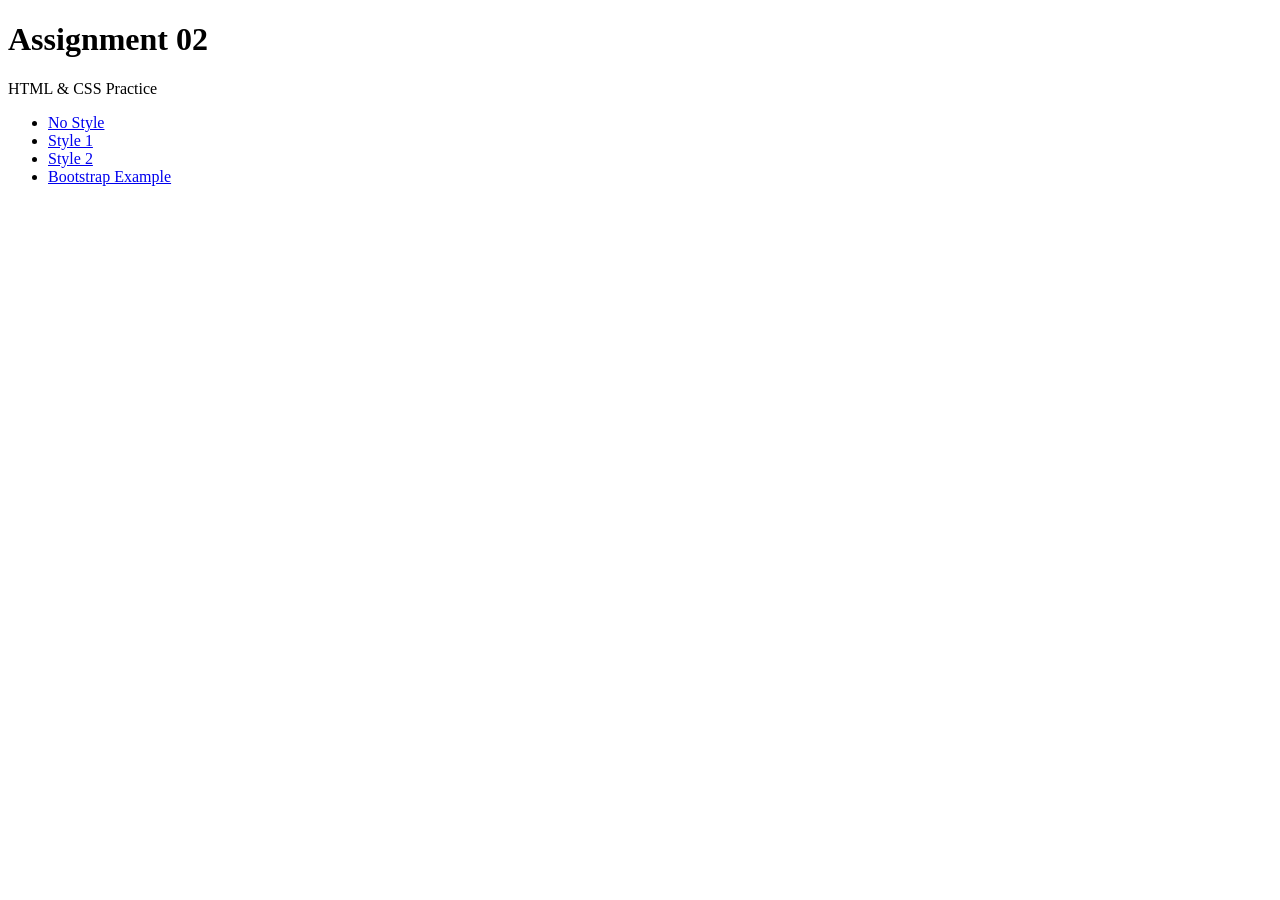
==== index.html @ 8c7b14aa "chore: import assignment 02 as starting point" ====
<!DOCTYPE html>
<html lang="ko">
<head>
  <meta charset="UTF-8">
  <meta name="viewport" content="width=device-width, initial-scale=1.0">
  <title>Assignment 02</title>
</head>

<body>

  <h1>Assignment 02</h1>
  <p>HTML & CSS Practice</p>

  <ul>
    <li><a href="nostyle.html">No Style</a></li>
    <li><a href="style1.html">Style 1</a></li>
    <li><a href="style2.html">Style 2</a></li>
    <li><a href="bootstrap_ex.html">Bootstrap Example</a></li>
  </ul>

</body>
</html>
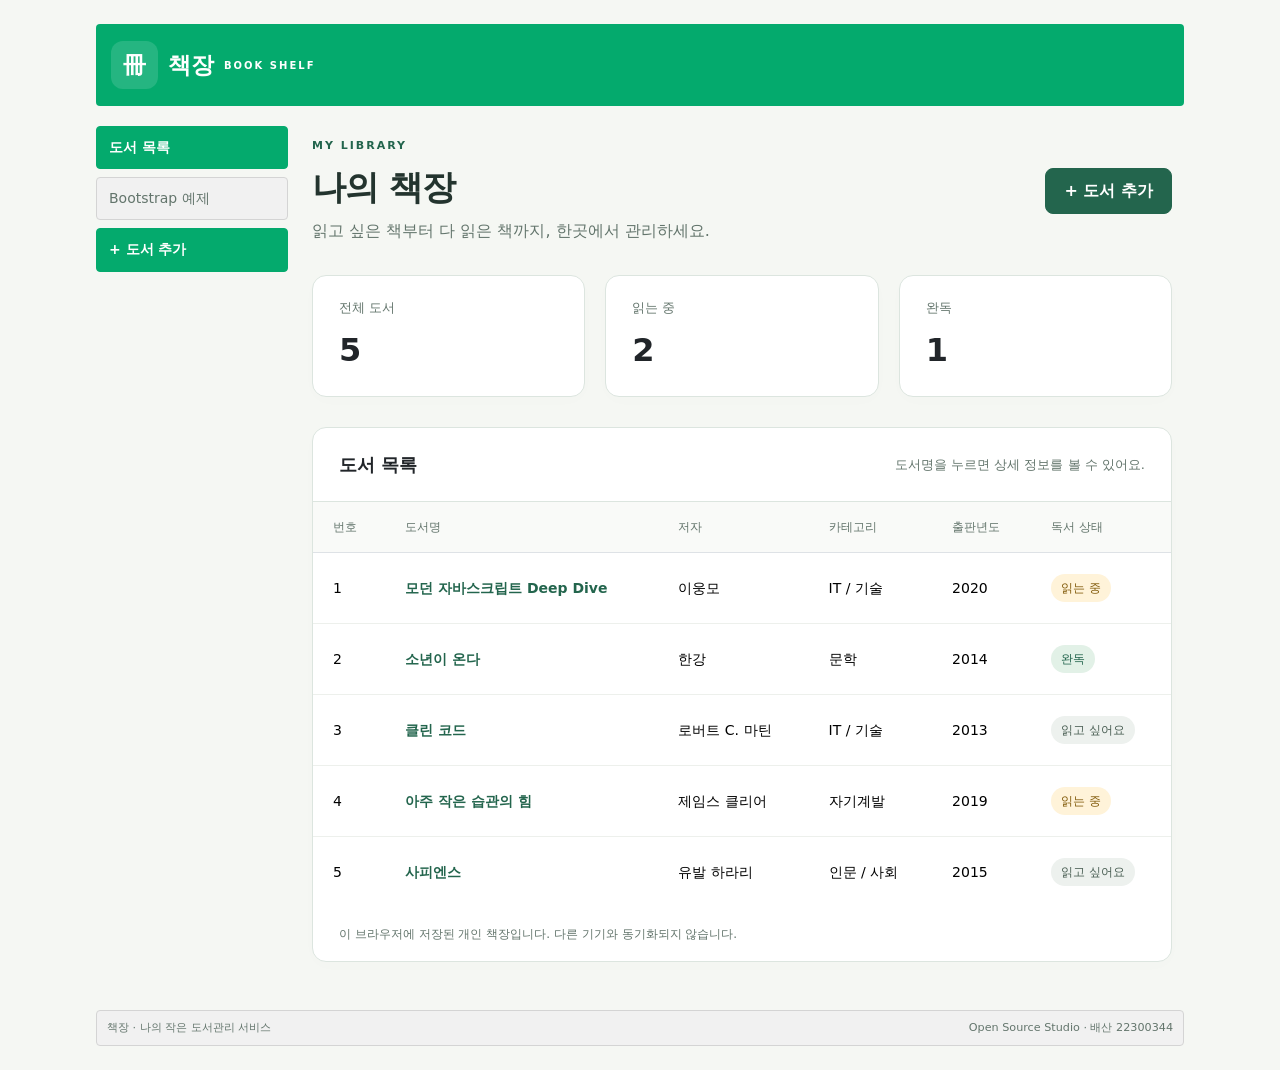
==== commit bb4b421b: "feat: extend assignment 02 into responsive CRUD pages" ====
--- a/index.html
+++ b/index.html
@@ -2,21 +2,21 @@
 <html lang="ko">
 <head>
   <meta charset="UTF-8">
-  <meta name="viewport" content="width=device-width, initial-scale=1.0">
-  <title>Assignment 02</title>
+  <meta name="viewport" content="width=device-width, initial-scale=1">
+  <title>도서 목록 | 책장</title>
+  <link href="https://cdn.jsdelivr.net/npm/bootstrap@5.3.8/dist/css/bootstrap.min.css" rel="stylesheet" integrity="sha384-sRIl4kxILFvY47J16cr9ZwB07vP4J8+LH7qKQnuqkuIAvNWLzeN8tE5YBujZqJLB" crossorigin="anonymous">
+  <link rel="stylesheet" href="my.css">
+  <script src="js/app.js" defer></script>
 </head>
-
-<body>
-
-  <h1>Assignment 02</h1>
-  <p>HTML & CSS Practice</p>
-
-  <ul>
-    <li><a href="nostyle.html">No Style</a></li>
-    <li><a href="style1.html">Style 1</a></li>
-    <li><a href="style2.html">Style 2</a></li>
-    <li><a href="bootstrap_ex.html">Bootstrap Example</a></li>
-  </ul>
-
+<body data-page="list">
+  <a class="skip-link" href="#main">본문으로 이동</a>
+  <header class="site-header"><nav class="container nav-layout" aria-label="주 메뉴">
+    <a class="brand" href="index.html"><span class="brand-icon" aria-hidden="true">冊</span> 책장 <small>BOOK SHELF</small></a>
+    <div class="nav-links"><a href="index.html" aria-current="page">도서 목록</a><a href="example.html" >Bootstrap 예제</a><a class="btn btn-primary" href="add.html">+ 도서 추가</a></div>
+  </nav></header>
+  <main id="main" class="container main-layout"><div class="page-heading"><div><p class="eyebrow">MY LIBRARY</p><h1>나의 책장</h1><p class="muted">읽고 싶은 책부터 다 읽은 책까지, 한곳에서 관리하세요.</p></div><a class="btn btn-primary" href="add.html">+ 도서 추가</a></div>
+<section class="stats-grid" aria-label="도서 통계"><div class="card stat"><span>전체 도서</span><strong id="total-count">0</strong></div><div class="card stat"><span>읽는 중</span><strong id="reading-count">0</strong></div><div class="card stat"><span>완독</span><strong id="done-count">0</strong></div></section>
+<section class="card library-card" aria-labelledby="list-title"><div class="card-heading"><h2 id="list-title">도서 목록</h2><span class="muted">도서명을 누르면 상세 정보를 볼 수 있어요.</span></div><div class="table-responsive"><table class="table book-table"><caption class="visually-hidden">등록된 도서의 번호, 도서명, 저자, 카테고리, 출판년도, 독서 상태</caption><thead><tr><th scope="col">번호</th><th scope="col">도서명</th><th scope="col">저자</th><th scope="col">카테고리</th><th scope="col">출판년도</th><th scope="col">독서 상태</th></tr></thead><tbody id="book-list"></tbody></table></div><p class="storage-note">이 브라우저에 저장된 개인 책장입니다. 다른 기기와 동기화되지 않습니다.</p></section></main>
+  <footer class="container site-footer"><span>책장 · 나의 작은 도서관리 서비스</span><span>Open Source Studio · 배산 22300344</span></footer>
 </body>
-</html>+</html>
--- a/my.css
+++ b/my.css
@@ -0,0 +1,127 @@
+:root { --ink: #23342e; --muted: #63756c; --green: #23654d; --line: #dce5df; }
+* { box-sizing: border-box; }
+body { margin: 0; background: #f5f7f3; color: var(--ink); font-family: system-ui, -apple-system, "Apple SD Gothic Neo", "Malgun Gothic", sans-serif; }
+a { color: var(--green); text-underline-offset: 4px; }
+.container { max-width: 1120px; }
+.site-header { background: white; border-bottom: 1px solid var(--line); }
+.nav-layout, .nav-links, .page-heading, .card-heading, .site-footer { display: flex; align-items: center; justify-content: space-between; gap: 20px; }
+.nav-layout { min-height: 90px; }
+.brand { display: flex; align-items: center; gap: 10px; text-decoration: none; color: var(--ink); font-size: 23px; font-weight: 750; }
+.brand small { font-size: 10px; letter-spacing: 2px; color: var(--muted); }
+.brand-icon, .hero-logo { background: var(--green); color: white; border-radius: 12px; padding: 7px 12px; }
+.nav-links > a:not(.btn) { text-decoration: none; color: var(--muted); font-size: 14px; }
+.nav-links > a[aria-current] { color: var(--green); font-weight: 700; }
+.main-layout { min-height: calc(100vh - 180px); padding-top: 48px; padding-bottom: 60px; }
+.page-heading { margin-bottom: 32px; }
+h1 { font-size: 34px; font-weight: 750; letter-spacing: -1px; margin-bottom: 12px; }
+h2 { font-size: 18px; margin: 0; font-weight: 700; }
+.eyebrow { font-size: 11px; letter-spacing: 2px; font-weight: 700; color: var(--green); margin-bottom: 12px; }
+.muted { color: var(--muted); }
+.page-heading p:last-child { margin: 0; }
+.btn { border-radius: 8px; padding: 10px 18px; font-weight: 600; min-height: 44px; }
+.btn-primary { --bs-btn-bg: #23654d; --bs-btn-border-color: #23654d; --bs-btn-hover-bg: #184e3b; --bs-btn-hover-border-color: #184e3b; --bs-btn-active-bg: #184e3b; --bs-btn-active-border-color: #184e3b; }
+.btn-outline-secondary { --bs-btn-color: #52665a; --bs-btn-border-color: #b7c6bb; }
+.card { border: 1px solid var(--line); border-radius: 14px; background: white; box-shadow: 0 4px 18px #213e2903; }
+.stats-grid { display: grid; grid-template-columns: repeat(3, 1fr); gap: 20px; margin-bottom: 30px; }
+.stat { padding: 22px 26px; }
+.stat span { color: var(--muted); font-size: 13px; }
+.stat strong { font-size: 32px; margin-top: 8px; }
+.card-heading { padding: 26px; border-bottom: 1px solid var(--line); }
+.card-heading span { font-size: 13px; }
+.book-table { margin: 0; min-width: 720px; vertical-align: middle; }
+.book-table th { background: #f9faf8; color: var(--muted); font-weight: 500; font-size: 12px; padding: 16px 20px; }
+.book-table td { padding: 21px 20px; font-size: 14px; border-color: #edf0ec; }
+.book-table a { font-weight: 650; text-decoration: none; }
+.book-table a:hover { text-decoration: underline; }
+.status-badge { display: inline-block; font-size: 12px; padding: 5px 10px; border-radius: 20px; background: #edf1ee; color: #485d52; white-space: nowrap; }
+.status-reading { background: #fff3d9; color: #805909; }
+.status-done { background: #e2f1e7; color: #23654d; }
+.storage-note { padding: 18px 26px; margin: 0; color: var(--muted); font-size: 12px; }
+.back-link { display: inline-block; margin-bottom: 24px; font-size: 14px; text-decoration: none; }
+.form-card { max-width: 880px; padding: 32px; }
+.form-label { font-weight: 600; font-size: 14px; }
+.required { color: #ae3c34; }
+.form-control, .form-select { min-height: 46px; border-color: #ced9d1; border-radius: 7px; }
+.form-control:focus, .form-select:focus { border-color: var(--green); box-shadow: 0 0 0 3px #23654d22; }
+.form-text { font-size: 12px; color: var(--muted); }
+.form-actions { display: flex; justify-content: flex-end; gap: 10px; border-top: 1px solid var(--line); margin-top: 32px; padding-top: 24px; }
+.detail-card { max-width: 880px; padding: 32px; }
+.detail-title { font-size: 26px; line-height: 1.5; overflow-wrap: anywhere; }
+.detail-grid { display: grid; grid-template-columns: 1fr 1fr; gap: 24px; margin: 30px 0 0; }
+.detail-grid dt { font-size: 13px; color: var(--muted); font-weight: 500; margin-bottom: 8px; }
+.detail-grid dd { margin: 0; overflow-wrap: anywhere; white-space: pre-wrap; }
+.detail-wide { grid-column: 1 / -1; }
+.site-footer { padding-top: 24px; padding-bottom: 24px; border-top: 1px solid var(--line); color: var(--muted); font-size: 12px; }
+.hero-logo { width: 72px; font-size: 36px; }
+.skip-link { position: absolute; top: -100px; left: 12px; z-index: 10; background: white; padding: 12px; }
+.skip-link:focus { top: 12px; }
+:focus-visible { outline: 3px solid #b68522; outline-offset: 3px; }
+@media (max-width: 767px) {
+  .container { padding-left: 20px; padding-right: 20px; }
+  .nav-layout { flex-wrap: wrap; padding-top: 18px; padding-bottom: 16px; gap: 18px; }
+  .nav-links { width: 100%; gap: 12px; }
+  .brand small { font-size: 9px; }
+  .main-layout { padding-top: 30px; padding-bottom: 40px; }
+  h1 { font-size: 28px; }
+  .page-heading { align-items: flex-start; flex-direction: column; gap: 18px; }
+  .stats-grid { gap: 10px; }
+  .stat { padding: 16px 12px; }
+  .stat strong { font-size: 26px; }
+  .card-heading { align-items: flex-start; flex-direction: column; padding: 20px; gap: 10px; }
+  .form-card, .detail-card { padding: 22px 18px; }
+  .detail-grid { grid-template-columns: 1fr; }
+  .form-actions .btn { flex: 1; }
+  .storage-note { padding: 16px 20px; }
+  .site-footer { align-items: flex-start; flex-direction: column; gap: 8px; }
+  .hero-example { margin-top: 0 !important; }
+}
+
+/* Assignment 02 style1.html: 초록색 헤더, 좌측 메뉴, 회색 푸터를 재사용 */
+    .brand {
+      background-color: #04AA6D;
+      color: white;
+      padding: 15px;
+      margin: 4px;
+      border-radius: 4px;
+    }
+    .nav-links > a {
+      list-style-type: none;
+      background-color: #f1f1f1;
+      border: 1px solid #d4d4d4;
+      border-radius: 4px;
+
+      margin: 4px;
+      padding: 2px;
+    }
+    .site-footer {
+      background-color: #f1f1f1;
+      border: 1px solid #d4d4d4;
+
+      border-radius: 4px;
+      margin: 4px;
+      padding: 10px;
+
+      text-align: center;
+      font-size: 70%;
+      line-height: 14px;
+    }
+body { max-width: 1120px; margin: 20px auto; display: grid; grid-template-columns: 200px minmax(0, 1fr); gap: 4px; padding: 0 12px; }
+.site-header, .nav-layout { display: contents; }
+.brand { grid-column: 1 / -1; min-height: 82px; }
+.brand small { color: white; }
+.brand-icon { background: #ffffff22; }
+.nav-links { grid-column: 1; grid-row: 2; display: flex; flex-direction: column; align-items: stretch; justify-content: flex-start; gap: 0; padding-top: 8px; }
+.nav-links > a { display: block; padding: 10px 12px; text-decoration: none; color: black; font-size: 14px; text-align: left; }
+.nav-links > a:hover { background: white; color: #23342e; }
+.nav-links > a[aria-current], .nav-links > .btn-primary { background: #04AA6D; border-color: #04AA6D; color: white; font-weight: bold; }
+.main-layout { grid-column: 2; grid-row: 2; width: 100%; min-width: 0; padding: 24px 16px 40px; }
+.site-footer { grid-column: 1 / -1; width: auto; }
+.back-link { margin-bottom: 20px; }
+@media (max-width: 767px) {
+  body { margin: 8px auto; grid-template-columns: minmax(0, 1fr); padding: 0 8px; }
+  .brand { flex-wrap: wrap; font-size: 21px; }
+  .nav-links { grid-column: 1; grid-row: 2; flex-direction: row; flex-wrap: wrap; width: auto; }
+  .nav-links > a { flex: 1 1 auto; text-align: center; }
+  .main-layout { grid-column: 1; grid-row: 3; padding: 24px 8px 32px; }
+  .site-footer { align-items: center; }
+}
